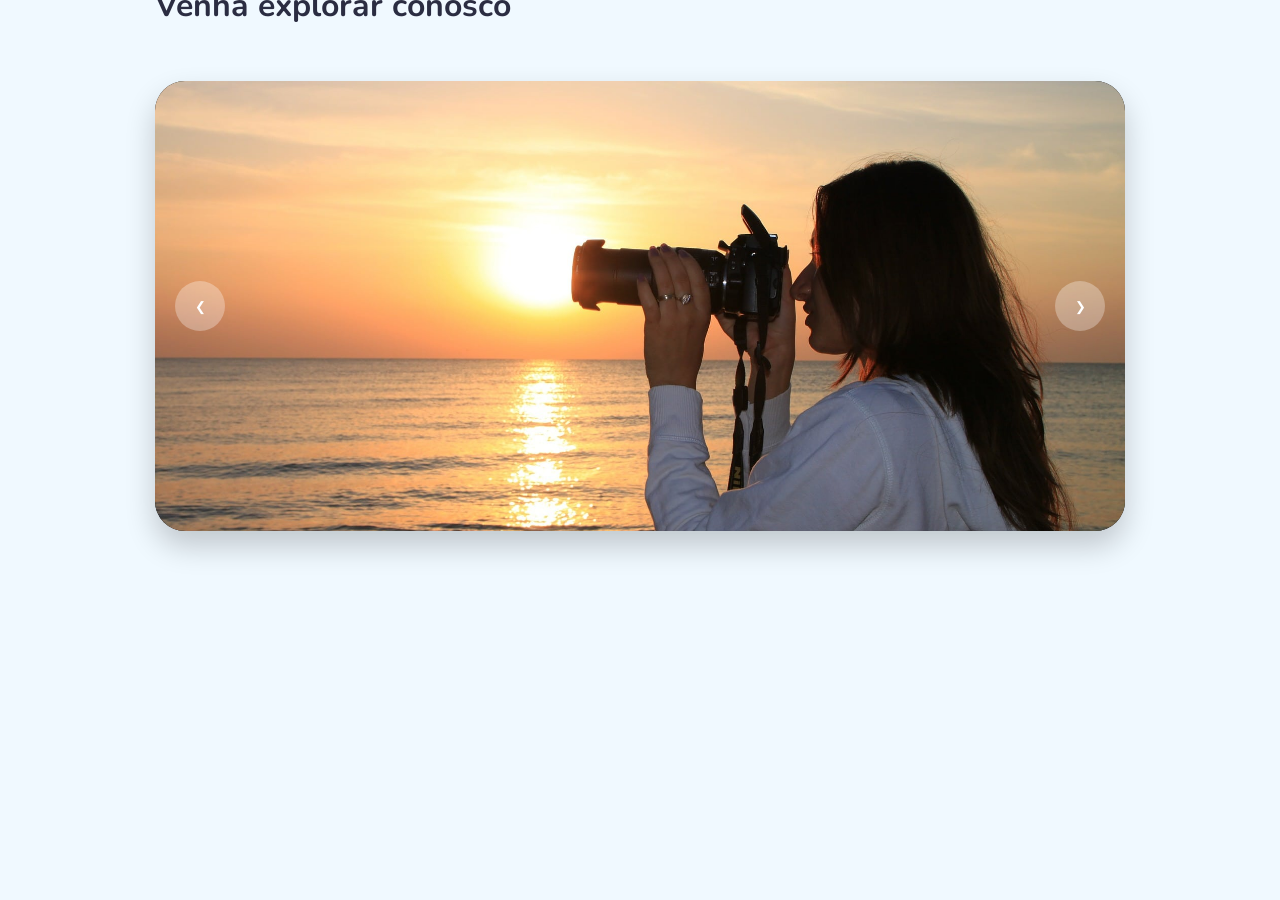
==== pages/Conhecendo_biblioteca.html @ 0f492422 "Add Conhecendo_biblioteca com carrossel para visualizar" ====
<!DOCTYPE html>
<html lang="pt-br">
<head>
    <meta charset="UTF-8">
    <meta name="viewport" content="width=device-width, initial-scale=1.0">
    <title>Conhecendo a Biblioteca</title>
    <link rel="icon" type="image/png" href="../img/icone.png">
    <link rel="stylesheet" href="../style/style.css">
    <link rel="stylesheet" href="https://cdnjs.cloudflare.com/ajax/libs/font-awesome/6.0.0/css/all.min.css">
    <link rel="stylesheet" href="Conhecendo_biblioteca.css">
</head>
<body class="page-biblioteca">

    <main class="container">
        <h1>Venha explorar conosco</h1>

        <section class="carousel-container">
            <div class="carousel">
                <div class="carousel-item active">
                    <img src="../img/conhecendo1.jpg" alt="Conhecendo 1">
                </div>
                <div class="carousel-item">
                    <img src="../img/conhecendo2.jpg" alt="Conhecendo 2">
                </div>
                <div class="carousel-item">
                    <img src="../img/conhecendo3.jpg" alt="Conhecendo 3">
                </div>
                <div class="carousel-item">
                    <img src="../img/conhecendo4.jpg" alt="Conhecendo 4">
                </div>

                <button class="prev" onclick="changeSlide(-1)" aria-label="Slide anterior">❮</button>
                <button class="next" onclick="changeSlide(1)" aria-label="Próximo slide">❯</button>
            </div>
        </section>
    </main>

    <script src="Conhecendo_biblioteca.js"></script>
</body>
</html>
---- style/style.css ----
@import url('https://fonts.googleapis.com/css2?family=Fredoka:wght@400;600&family=Nunito:wght@400;700&display=swap');

:root {
    --primaria: #4cc9f0;
    --secundaria: #4895ef;
    --detalhe: #f72585;
    --educativo: #7209b7;
    --fundo: #f0f9ff;
    --texto: #2b2d42;
}

* { margin: 0; padding: 0; box-sizing: border-box; }

body {
    background-color: var(--fundo);
    color: var(--texto);
    font-family: 'Nunito', sans-serif;
    line-height: 1.6;
    overflow-x: hidden;
}

header {
    background: linear-gradient(135deg, var(--primaria), var(--educativo));
    color: white;
    text-align: center;
    padding: 3rem 1rem;
    border-bottom: 8px solid var(--detalhe);
    border-radius: 0 0 40px 40px;
}

header h1 { font-family: 'Fredoka', sans-serif; font-size: 2.2rem; }

.container {
    max-width: 1000px;
    margin: -20px auto 50px;
    padding: 0 15px;
}

.bio-section {
    background: white;
    padding: 40px;
    border-radius: 30px;
    display: flex;
    gap: 30px;
    box-shadow: 0 10px 25px rgba(0,0,0,0.05);
}

.bio-photo-column { flex: 0 0 250px; text-align: center; }
.main-photo { 
    width: 250px; 
    height: 250px; 
    border-radius: 30% 70% 70% 30% / 30% 30% 70% 70%; 
    object-fit: cover; 
    border: 8px solid var(--primaria);
    transition: transform 0.4s ease, box-shadow 0.4s ease;
}

.main-photo:hover {
    transform: scale(1.03) rotate(3deg);
    box-shadow: 0 15px 35px rgba(76, 201, 240, 0.4);
}

.bio-text h2 { color: var(--educativo); font-family: 'Fredoka', sans-serif; font-size: 2rem; margin-bottom: 10px; }
.bio-details-box { background: var(--fundo); padding: 15px; border-radius: 15px; border-left: 5px solid var(--detalhe); margin-top: 20px; }

/* CARROSSEL */
.carousel-container { margin-top: 50px; }
.carousel { position: relative; height: 450px; border-radius: 30px; overflow: hidden; background: #000; box-shadow: 0 15px 30px rgba(0,0,0,0.2); }
.carousel-item { position: absolute; width: 100%; height: 100%; opacity: 0; transition: opacity 1.2s ease-in-out; }
.carousel-item.active { opacity: 1; }
.carousel-item img { width: 100%; height: 100%; object-fit: cover; }

.prev, .next { position: absolute; top: 50%; transform: translateY(-50%); background: rgba(255, 255, 255, 0.3); color: white; border: none; width: 50px; height: 50px; border-radius: 50%; cursor: pointer; z-index: 10; }
.prev { left: 20px; }
.next { right: 20px; }

/* MAPA */
.map-section { 
    margin-top: 50px; 
    display: flex; 
    flex-direction: column; 
    align-items: center; 
    width: 100%;
}

.btn-interactive {
    background: var(--detalhe);
    color: white;
    padding: 18px 35px;
    border-radius: 50px;
    border: none;
    font-family: 'Fredoka', sans-serif;
    font-size: 1.2rem;
    box-shadow: 0 6px 0 #b91d63;
    cursor: pointer;
}

#map-container { 
    width: 100%; 
    max-width: 800px; 
    margin: 30px auto 0 auto; 
    border-radius: 20px; 
    overflow: hidden; 
    box-shadow: 0 10px 20px rgba(0,0,0,0.1);
    display: block;
}

#map-container iframe {
    display: block;
    width: 100%; 
}

.hidden { display: none !important; }

footer { background: var(--texto); color: white; text-align: center; padding: 40px; margin-top: 60px; }

@media (max-width: 768px) {
    .bio-section { flex-direction: column; align-items: center; text-align: center; }
    .carousel { height: 300px; }
}
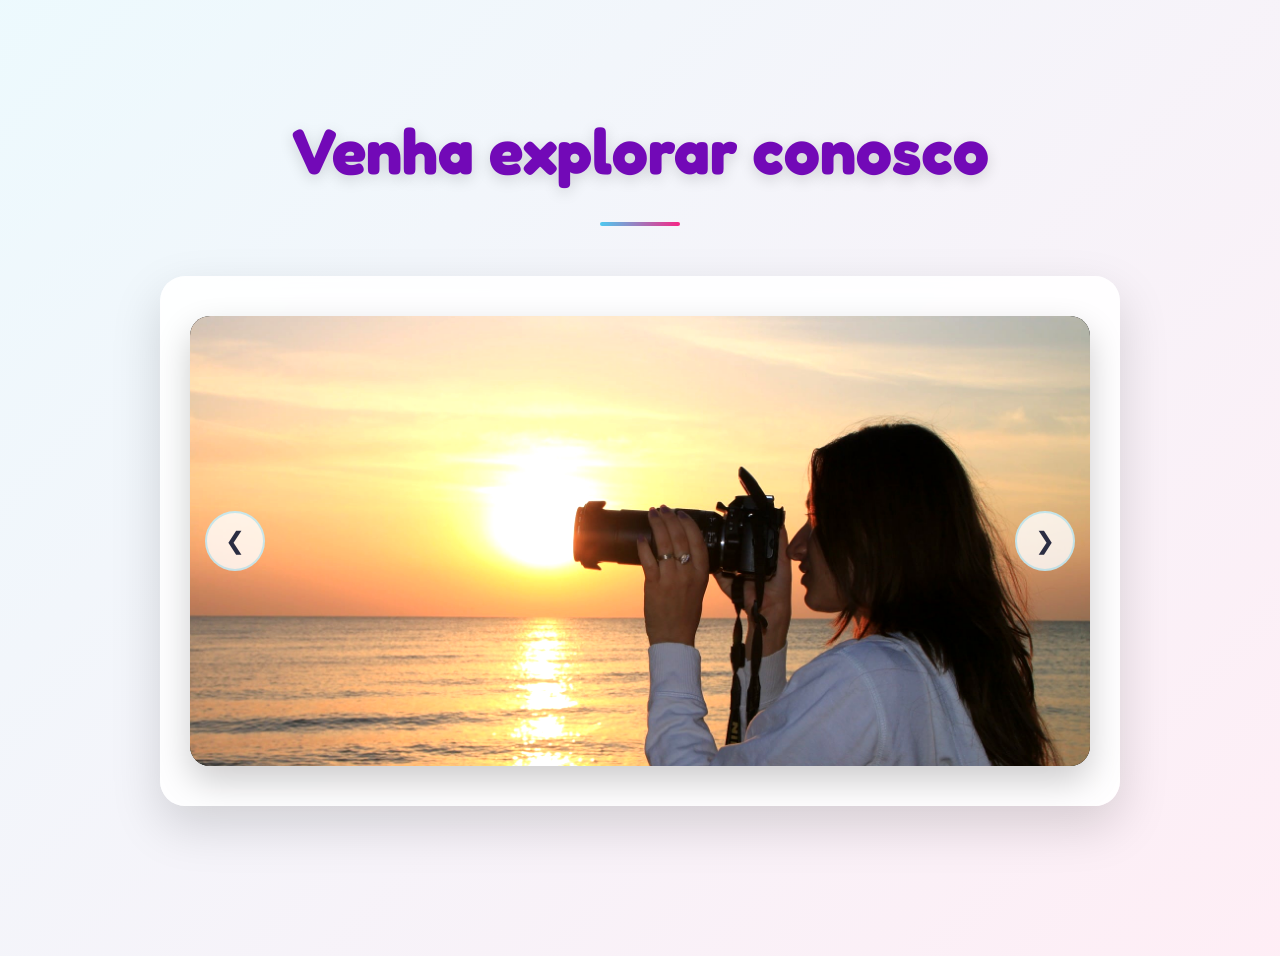
==== commit 1333ffd0: "add de menu com páginas funcionais" ====
--- a/pages/Conhecendo_biblioteca.html
+++ b/pages/Conhecendo_biblioteca.html
@@ -7,7 +7,7 @@
     <link rel="icon" type="image/png" href="../img/icone.png">
     <link rel="stylesheet" href="../style/style.css">
     <link rel="stylesheet" href="https://cdnjs.cloudflare.com/ajax/libs/font-awesome/6.0.0/css/all.min.css">
-    <link rel="stylesheet" href="Conhecendo_biblioteca.css">
+    <link rel="stylesheet" href="../style/Conhecendo_biblioteca.css">
 </head>
 <body class="page-biblioteca">
 
@@ -35,6 +35,6 @@
         </section>
     </main>
 
-    <script src="Conhecendo_biblioteca.js"></script>
+    <script src="../script/Conhecendo_biblioteca.js"></script>
 </body>
 </html>
--- a/style/style.css
+++ b/style/style.css
@@ -23,12 +23,47 @@
     background: linear-gradient(135deg, var(--primaria), var(--educativo));
     color: white;
     text-align: center;
-    padding: 3rem 1rem;
+    padding: 4rem 1rem 3rem; /* Ajustado para dar espaço ao menu fixo */
     border-bottom: 8px solid var(--detalhe);
     border-radius: 0 0 40px 40px;
+    margin-top: 70px; /* Espaço para o menu fixo */
 }
 
 header h1 { font-family: 'Fredoka', sans-serif; font-size: 2.2rem; }
+
+.top-menu {
+    position: fixed;
+    top: 0;
+    left: 0;
+    width: 100%;
+    background: rgba(76, 201, 240, 0.95);
+    backdrop-filter: blur(10px);
+    z-index: 1000;
+    padding: 15px 0;
+    box-shadow: 0 4px 10px rgba(0, 0, 0, 0.1);
+}
+
+.top-menu ul {
+    list-style: none;
+    display: flex;
+    justify-content: center;
+    gap: 30px;
+    margin: 0;
+}
+
+.top-menu li a {
+    color: white;
+    text-decoration: none;
+    font-weight: 600;
+    padding: 10px 20px;
+    border-radius: 25px;
+    transition: background 0.3s ease, transform 0.2s ease;
+}
+
+.top-menu li a:hover {
+    background: rgba(255, 255, 255, 0.2);
+    transform: translateY(-2px);
+}
 
 .container {
     max-width: 1000px;
@@ -114,6 +149,84 @@
 
 footer { background: var(--texto); color: white; text-align: center; padding: 40px; margin-top: 60px; }
 
+.contact-section {
+    background: white;
+    padding: 40px 20px;
+    margin: 40px auto;
+    border-radius: 20px;
+    box-shadow: 0 10px 25px rgba(0,0,0,0.05);
+    text-align: center;
+}
+
+.contact-section h2 {
+    color: var(--educativo);
+    font-family: 'Fredoka', sans-serif;
+    margin-bottom: 20px;
+}
+
+.genres-grid {
+    display: grid;
+    grid-template-columns: repeat(auto-fit, minmax(300px, 1fr));
+    gap: 20px;
+    margin-top: 30px;
+}
+
+.genre-card {
+    background: white;
+    padding: 20px;
+    border-radius: 15px;
+    box-shadow: 0 5px 15px rgba(0,0,0,0.1);
+    text-align: center;
+    cursor: pointer;
+    transition: transform 0.3s ease, box-shadow 0.3s ease;
+    border: 2px solid transparent;
+}
+
+.genre-card:hover {
+    transform: translateY(-5px);
+    box-shadow: 0 10px 25px rgba(0,0,0,0.15);
+    border-color: var(--primaria);
+}
+
+.genre-card.expanded {
+    border-color: var(--detalhe);
+    background: var(--fundo);
+}
+
+.genre-icon {
+    font-size: 3rem;
+    color: var(--primaria);
+    margin-bottom: 15px;
+}
+
+.genre-card h3 {
+    color: var(--educativo);
+    font-family: 'Fredoka', sans-serif;
+    margin-bottom: 10px;
+}
+
+.genre-card p {
+    color: var(--texto);
+    line-height: 1.5;
+}
+
+.genre-details {
+    display: none;
+    margin-top: 15px;
+    padding-top: 15px;
+    border-top: 1px solid var(--fundo);
+}
+
+.genre-details p {
+    margin-bottom: 8px;
+    font-size: 0.9rem;
+}
+
+.back-section {
+    text-align: center;
+    margin-top: 40px;
+}
+
 @media (max-width: 768px) {
     .bio-section { flex-direction: column; align-items: center; text-align: center; }
     .carousel { height: 300px; }
--- a/style/Conhecendo_biblioteca.css
+++ b/style/Conhecendo_biblioteca.css
@@ -0,0 +1,147 @@
+
+/* Estilização específica desta página */
+.page-biblioteca {
+    background: linear-gradient(135deg, rgba(76, 201, 240, 0.1), rgba(247, 37, 133, 0.08));
+    min-height: 100vh;
+    padding: 100px 0 150px;
+}
+
+.page-biblioteca main {
+    max-width: 1000px;
+    margin: 0 auto;
+    padding: 0 20px;
+}
+
+.page-biblioteca h1 {
+    text-align: center;
+    margin-bottom: 40px;
+    font-family: 'Fredoka', sans-serif;
+    font-size: clamp(2.5rem, 5vw, 4rem);
+    color: var(--educativo);
+    text-shadow: 0 4px 15px rgba(0, 0, 0, 0.15);
+    position: relative;
+}
+
+.page-biblioteca h1::after {
+    content: '';
+    display: block;
+    width: 80px;
+    height: 4px;
+    background: linear-gradient(90deg, var(--primaria), var(--detalhe));
+    margin: 20px auto 0;
+    border-radius: 2px;
+}
+
+/* Carrossel aprimorado */
+.page-biblioteca .carousel-container {
+    position: relative;
+    padding: 40px 25px;
+    background: rgba(255, 255, 255, 0.9);
+    border-radius: 25px;
+    box-shadow: 0 20px 50px rgba(0, 0, 0, 0.15);
+    backdrop-filter: blur(10px);
+    overflow: hidden;
+}
+
+.page-biblioteca .carousel {
+    max-width: 900px;
+    margin: 0 auto;
+    border-radius: 20px;
+    overflow: hidden;
+    position: relative;
+    box-shadow: 0 15px 35px rgba(0, 0, 0, 0.2);
+}
+
+.page-biblioteca .carousel-item img {
+    width: 100%;
+    height: 500px;
+    object-fit: cover;
+    transition: transform 0.6s ease, filter 0.4s ease;
+}
+
+.page-biblioteca .carousel-item.active img {
+    transform: scale(1.05);
+    filter: brightness(1.1) contrast(1.05);
+}
+
+/* Botões do carrossel */
+.page-biblioteca .prev,
+.page-biblioteca .next {
+    position: absolute;
+    top: 50%;
+    transform: translateY(-50%);
+    background: rgba(255, 255, 255, 0.8);
+    color: var(--texto);
+    border: 2px solid rgba(76, 201, 240, 0.3);
+    width: 60px;
+    height: 60px;
+    border-radius: 50%;
+    cursor: pointer;
+    z-index: 10;
+    transition: all 0.3s ease;
+    font-size: 1.5rem;
+    display: flex;
+    align-items: center;
+    justify-content: center;
+}
+
+.page-biblioteca .prev:hover,
+.page-biblioteca .next:hover {
+    background: var(--primaria);
+    color: white;
+    transform: translateY(-50%) scale(1.1);
+    box-shadow: 0 8px 20px rgba(76, 201, 240, 0.4);
+}
+
+.page-biblioteca .prev {
+    left: 15px;
+}
+
+.page-biblioteca .next {
+    right: 15px;
+}
+
+/* Indicadores do carrossel */
+.page-biblioteca .carousel-indicators {
+    position: absolute;
+    bottom: 20px;
+    left: 50%;
+    transform: translateX(-50%);
+    display: flex;
+    gap: 10px;
+}
+
+.page-biblioteca .indicator {
+    width: 12px;
+    height: 12px;
+    border-radius: 50%;
+    background: rgba(255, 255, 255, 0.5);
+    cursor: pointer;
+    transition: background 0.3s ease;
+}
+
+.page-biblioteca .indicator.active {
+    background: var(--detalhe);
+}
+
+/* Responsividade */
+@media (max-width: 768px) {
+    .page-biblioteca {
+        padding: 80px 0 120px;
+    }
+
+    .page-biblioteca .carousel-container {
+        padding: 25px 15px;
+    }
+
+    .page-biblioteca .carousel-item img {
+        height: 350px;
+    }
+
+    .page-biblioteca .prev,
+    .page-biblioteca .next {
+        width: 50px;
+        height: 50px;
+        font-size: 1.2rem;
+    }
+}
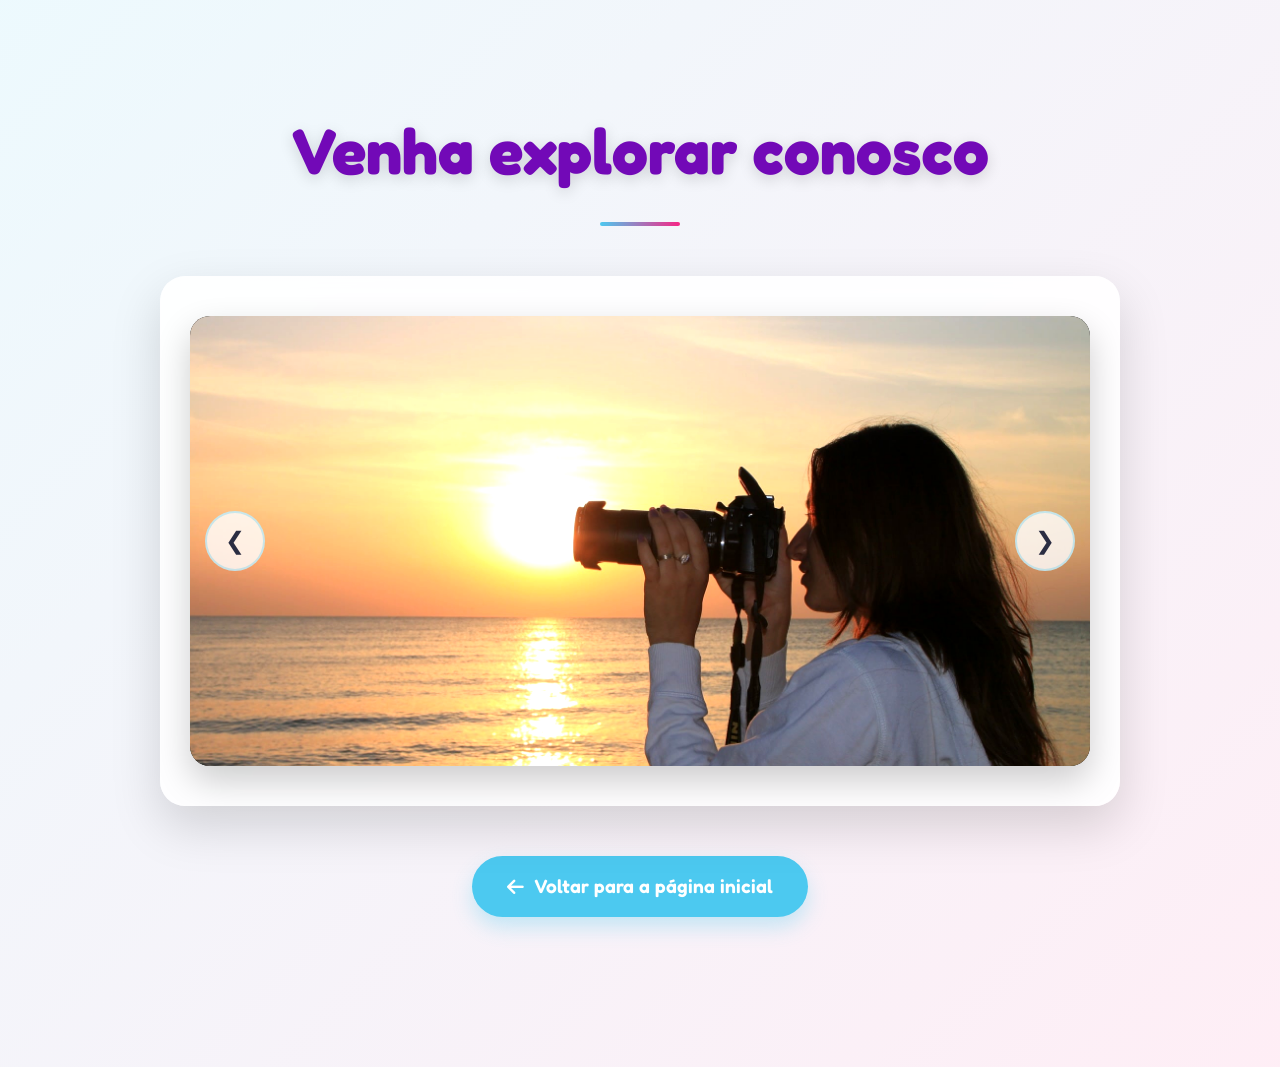
==== commit 10eff63f: "add botão para voltar ao inicio na tela de conhecer biblioteca" ====
--- a/pages/Conhecendo_biblioteca.html
+++ b/pages/Conhecendo_biblioteca.html
@@ -33,8 +33,14 @@
                 <button class="next" onclick="changeSlide(1)" aria-label="Próximo slide">❯</button>
             </div>
         </section>
+
+        <section class="back-section">
+            <a href="../index.html" class="btn-interactive" style="text-decoration: none;">
+                <i class="fas fa-arrow-left"></i> Voltar para a página inicial
+            </a>
+        </section>
     </main>
 
     <script src="../script/Conhecendo_biblioteca.js"></script>
 </body>
-</html>
+</html>
--- a/style/Conhecendo_biblioteca.css
+++ b/style/Conhecendo_biblioteca.css
@@ -1,4 +1,3 @@
-
 /* Estilização específica desta página */
 .page-biblioteca {
     background: linear-gradient(135deg, rgba(76, 201, 240, 0.1), rgba(247, 37, 133, 0.08));
@@ -101,27 +100,37 @@
     right: 15px;
 }
 
-/* Indicadores do carrossel */
-.page-biblioteca .carousel-indicators {
-    position: absolute;
-    bottom: 20px;
-    left: 50%;
-    transform: translateX(-50%);
-    display: flex;
-    gap: 10px;
+/* Seção do botão de voltar */
+.back-section {
+    text-align: center;
+    margin-top: 50px;
 }
 
-.page-biblioteca .indicator {
-    width: 12px;
-    height: 12px;
-    border-radius: 50%;
-    background: rgba(255, 255, 255, 0.5);
-    cursor: pointer;
-    transition: background 0.3s ease;
+.btn-interactive {
+    display: inline-flex;
+    align-items: center;
+    gap: 10px;
+    padding: 15px 35px;
+    background: var(--primaria);
+    color: white;
+    border-radius: 50px;
+    font-weight: 600;
+    transition: all 0.3s cubic-bezier(0.175, 0.885, 0.32, 1.275);
+    box-shadow: 0 10px 20px rgba(76, 201, 240, 0.3);
 }
 
-.page-biblioteca .indicator.active {
+.btn-interactive:hover {
     background: var(--detalhe);
+    transform: translateY(-3px) scale(1.05);
+    box-shadow: 0 15px 30px rgba(247, 37, 133, 0.4);
+}
+
+.btn-interactive i {
+    transition: transform 0.3s ease;
+}
+
+.btn-interactive:hover i {
+    transform: translateX(-5px);
 }
 
 /* Responsividade */
@@ -144,4 +153,4 @@
         height: 50px;
         font-size: 1.2rem;
     }
-}
+}
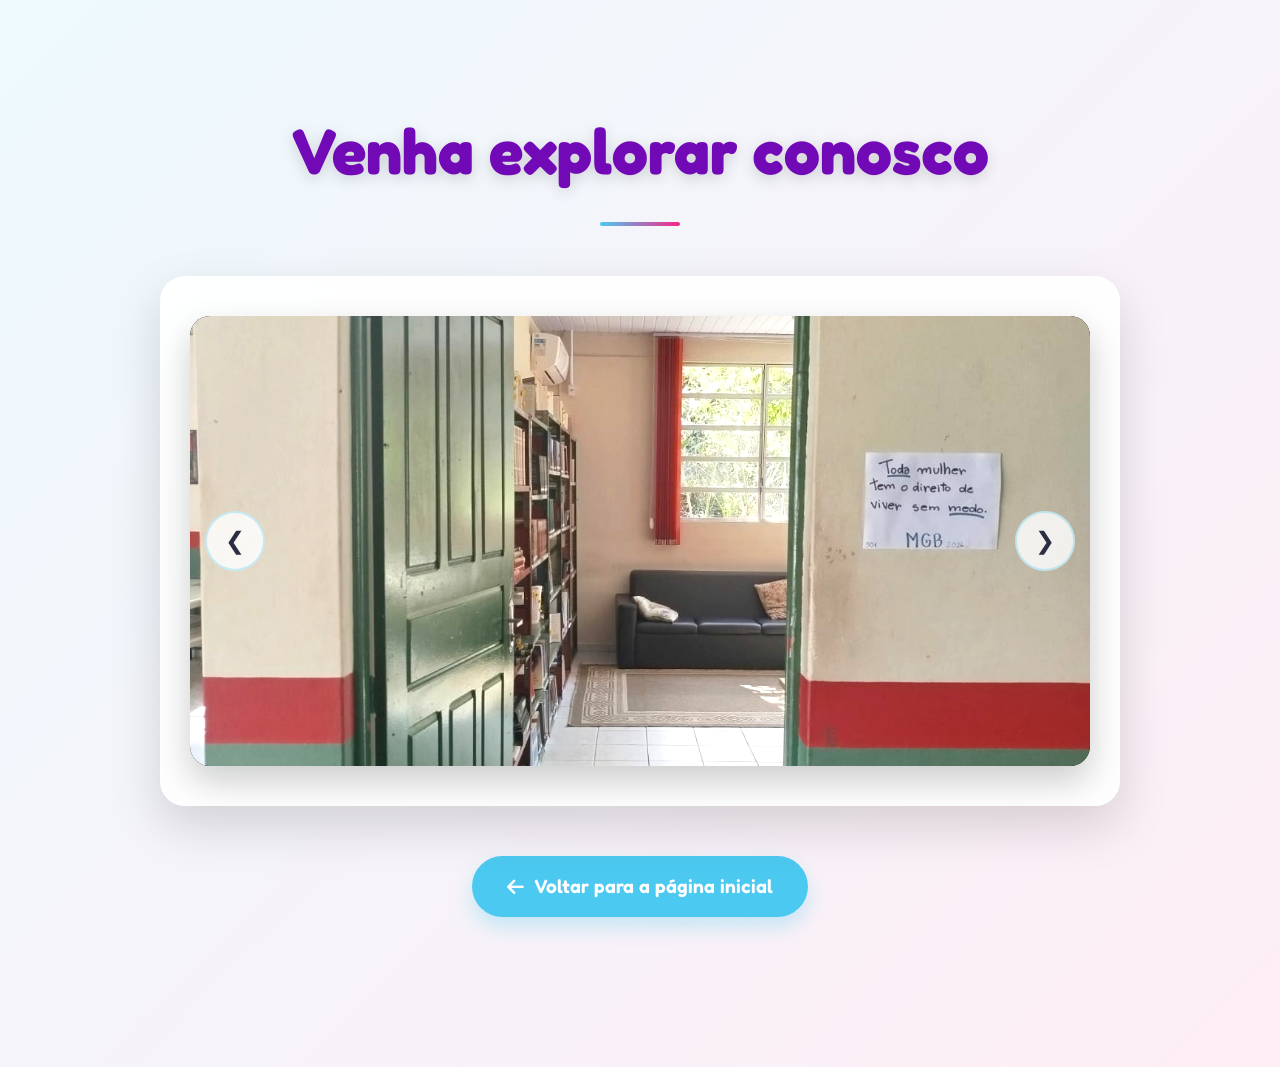
==== commit 4a880e61: "adição de imagens e correção para mobile" ====
--- a/pages/Conhecendo_biblioteca.html
+++ b/pages/Conhecendo_biblioteca.html
@@ -17,16 +17,16 @@
         <section class="carousel-container">
             <div class="carousel">
                 <div class="carousel-item active">
-                    <img src="../img/conhecendo1.jpg" alt="Conhecendo 1">
+                    <img src="../img/conhecendo1.jpeg" alt="Conhecendo 1">
                 </div>
                 <div class="carousel-item">
-                    <img src="../img/conhecendo2.jpg" alt="Conhecendo 2">
+                    <img src="../img/Conhecendo2.jpeg" alt="Conhecendo 2">
                 </div>
                 <div class="carousel-item">
-                    <img src="../img/conhecendo3.jpg" alt="Conhecendo 3">
+                    <img src="../img/conhecendo3.jpeg" alt="Conhecendo 3">
                 </div>
                 <div class="carousel-item">
-                    <img src="../img/conhecendo4.jpg" alt="Conhecendo 4">
+                    <img src="../img/conhecendo4.jpeg" alt="Conhecendo 4">
                 </div>
 
                 <button class="prev" onclick="changeSlide(-1)" aria-label="Slide anterior">❮</button>
--- a/style/style.css
+++ b/style/style.css
@@ -23,14 +23,15 @@
     background: linear-gradient(135deg, var(--primaria), var(--educativo));
     color: white;
     text-align: center;
-    padding: 4rem 1rem 3rem; /* Ajustado para dar espaço ao menu fixo */
+    padding: 4rem 1rem 3rem;
     border-bottom: 8px solid var(--detalhe);
     border-radius: 0 0 40px 40px;
-    margin-top: 70px; /* Espaço para o menu fixo */
+    margin-top: 70px;
 }
 
 header h1 { font-family: 'Fredoka', sans-serif; font-size: 2.2rem; }
 
+/* MENU SUPERIOR ESTRUTURA PRINCIPAL */
 .top-menu {
     position: fixed;
     top: 0;
@@ -39,25 +40,33 @@
     background: rgba(76, 201, 240, 0.95);
     backdrop-filter: blur(10px);
     z-index: 1000;
-    padding: 15px 0;
+    padding: 10px 0;
     box-shadow: 0 4px 10px rgba(0, 0, 0, 0.1);
+    display: flex;
+    align-items: center;
+    min-height: 60px;
 }
 
 .top-menu ul {
     list-style: none;
     display: flex;
     justify-content: center;
-    gap: 30px;
-    margin: 0;
+    align-items: center;
+    gap: 20px;
+    margin: 0 auto;
+    width: 100%;
+    padding: 0 10px;
 }
 
 .top-menu li a {
     color: white;
     text-decoration: none;
     font-weight: 600;
-    padding: 10px 20px;
+    padding: 8px 15px;
     border-radius: 25px;
     transition: background 0.3s ease, transform 0.2s ease;
+    white-space: nowrap; /* Impede a quebra de linha que estava entortando o menu */
+    display: block;
 }
 
 .top-menu li a:hover {
@@ -227,7 +236,35 @@
     margin-top: 40px;
 }
 
+/* --- AJUSTE MOBILE CORRIGIDO --- */
 @media (max-width: 768px) {
+    .top-menu {
+        padding: 5px 0;
+    }
+
+    .top-menu ul {
+        gap: 5px; /* Espaço reduzido para caber tudo */
+        padding: 0 5px;
+        overflow-x: auto; /* Se ainda for muito grande, ele desliza pro lado */
+        justify-content: space-evenly; /* Distribui os itens igualmente */
+        flex-wrap: nowrap; /* PROIBE quebrar linha */
+        -webkit-overflow-scrolling: touch;
+    }
+
+    .top-menu ul::-webkit-scrollbar {
+        display: none;
+    }
+
+    .top-menu li a {
+        padding: 8px 10px;
+        font-size: 0.85rem; /* Fonte levemente menor para mobile */
+    }
+
+    header {
+        margin-top: 60px;
+        padding: 2.5rem 1rem 2rem;
+    }
+
     .bio-section { flex-direction: column; align-items: center; text-align: center; }
     .carousel { height: 300px; }
 }
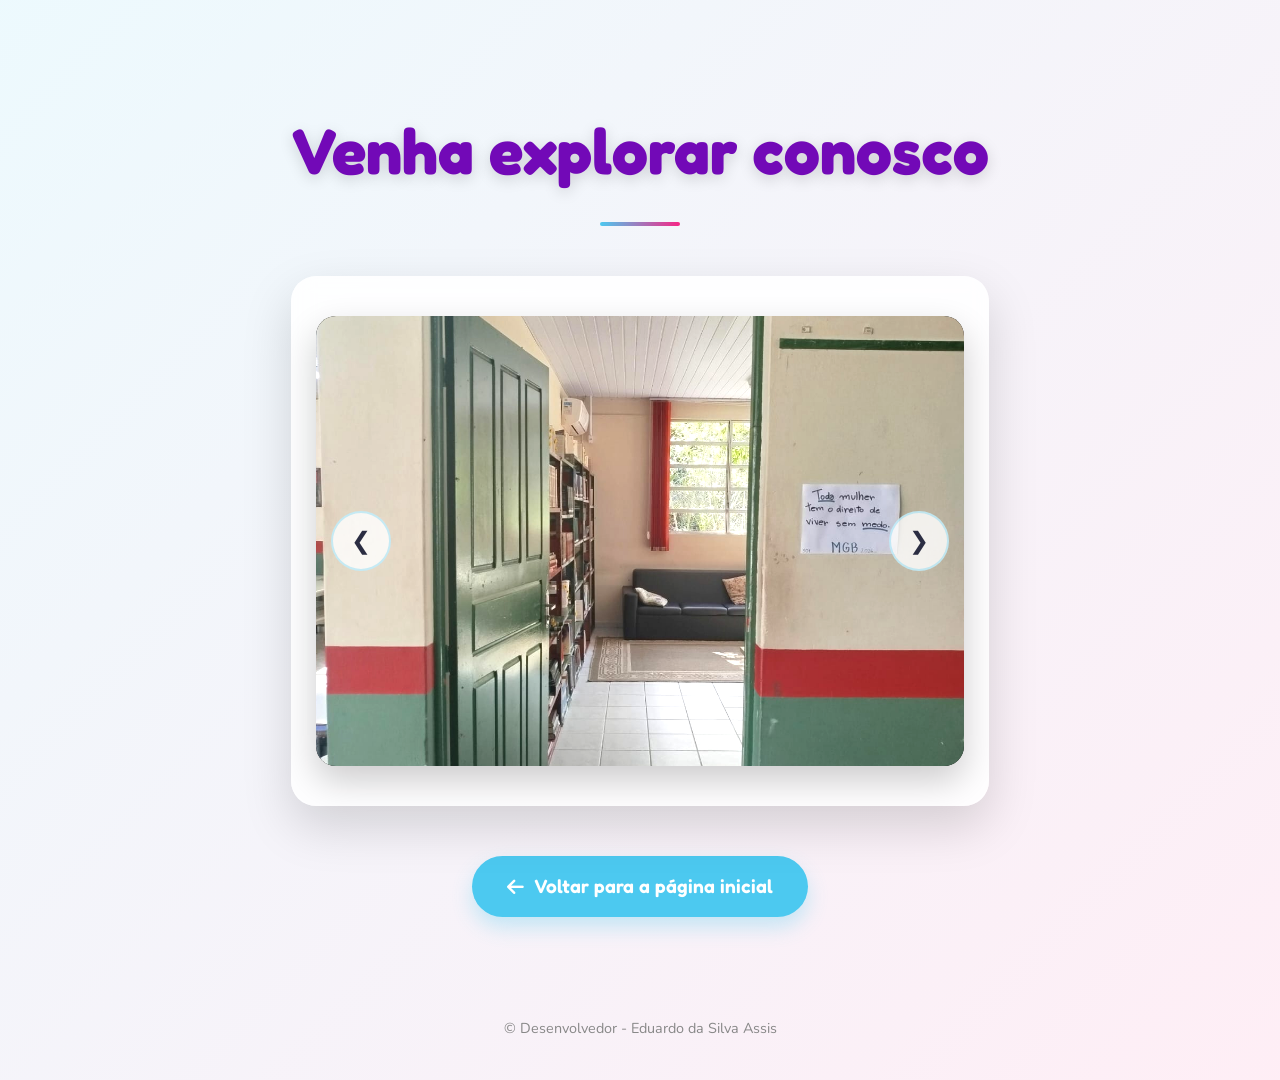
==== commit 4f35f02e: "Ajusta footer na página Conhecendo_biblioteca e arrumar texto inicial" ====
--- a/pages/Conhecendo_biblioteca.html
+++ b/pages/Conhecendo_biblioteca.html
@@ -41,6 +41,10 @@
         </section>
     </main>
 
+    <footer>
+        <p>© Desenvolvedor - Eduardo da Silva Assis</p>
+    </footer>
+
     <script src="../script/Conhecendo_biblioteca.js"></script>
 </body>
 </html>
--- a/style/Conhecendo_biblioteca.css
+++ b/style/Conhecendo_biblioteca.css
@@ -2,10 +2,13 @@
 .page-biblioteca {
     background: linear-gradient(135deg, rgba(76, 201, 240, 0.1), rgba(247, 37, 133, 0.08));
     min-height: 100vh;
-    padding: 100px 0 150px;
+    display: flex;
+    flex-direction: column;
+    padding: 100px 0 0;
 }
 
 .page-biblioteca main {
+    flex: 1;
     max-width: 1000px;
     margin: 0 auto;
     padding: 0 20px;
@@ -133,6 +136,14 @@
     transform: translateX(-5px);
 }
 
+footer {
+    text-align: center;
+    padding: 40px;
+    font-size: 0.9rem;
+    color: #888;
+    background-color: transparent;
+}
+
 /* Responsividade */
 @media (max-width: 768px) {
     .page-biblioteca {
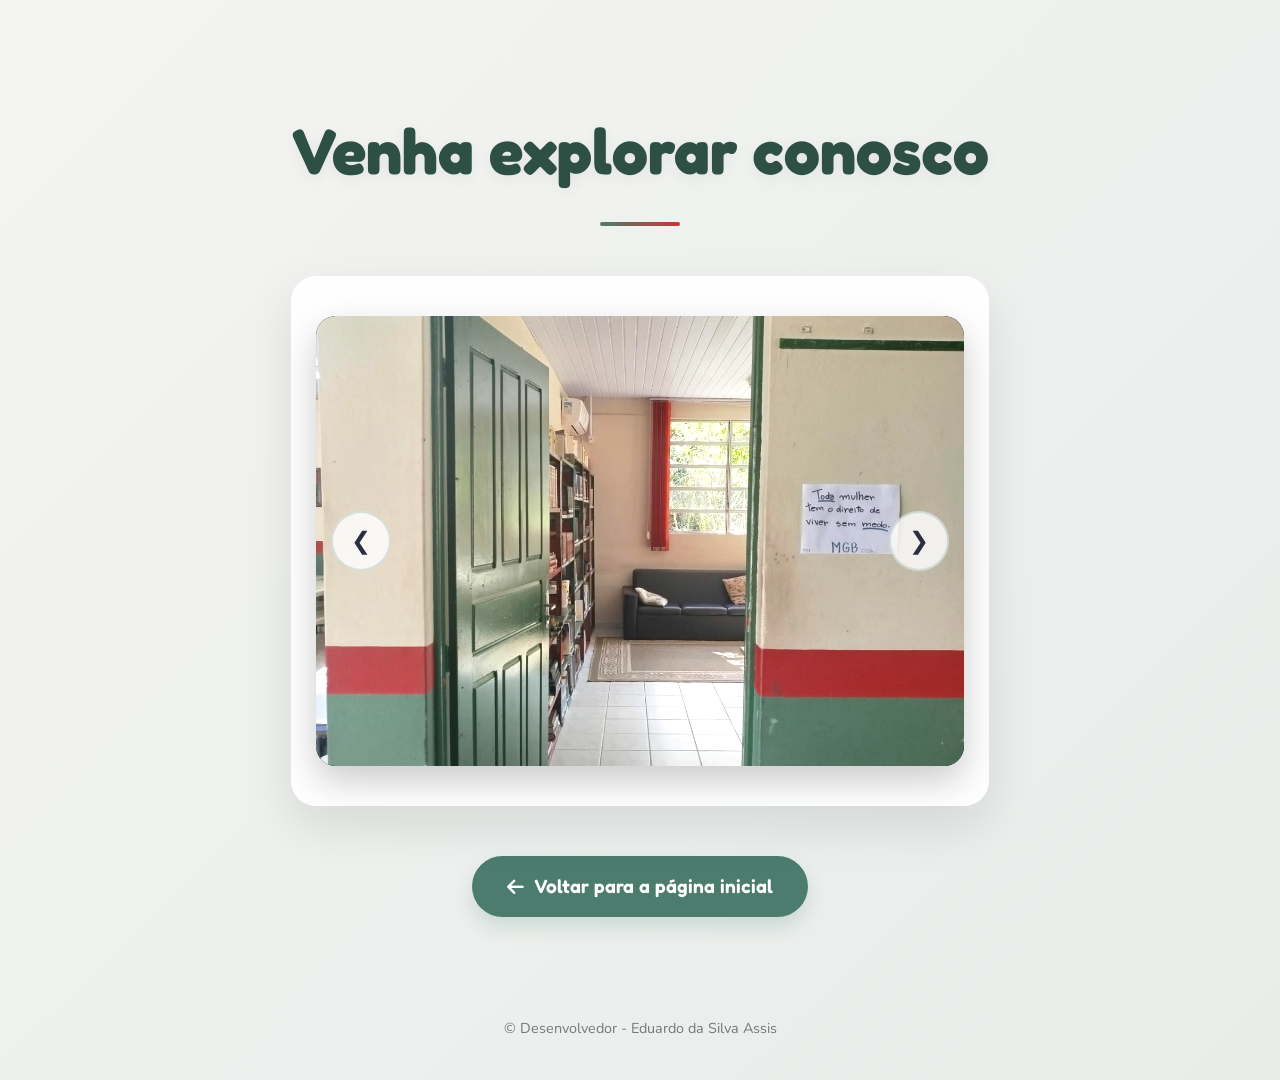
==== commit d2415916: "otimização das imagens" ====
--- a/pages/Conhecendo_biblioteca.html
+++ b/pages/Conhecendo_biblioteca.html
@@ -17,16 +17,16 @@
         <section class="carousel-container">
             <div class="carousel">
                 <div class="carousel-item active">
-                    <img src="../img/conhecendo1.jpeg" alt="Conhecendo 1">
+                    <img src="../img/conhecendo1.jpeg" alt="Conhecendo 1" width="1000" height="450" decoding="async">
                 </div>
                 <div class="carousel-item">
-                    <img src="../img/Conhecendo2.jpeg" alt="Conhecendo 2">
+                    <img src="../img/Conhecendo2.jpeg" alt="Conhecendo 2" width="1000" height="450" loading="lazy" decoding="async">
                 </div>
                 <div class="carousel-item">
-                    <img src="../img/conhecendo3.jpeg" alt="Conhecendo 3">
+                    <img src="../img/conhecendo3.jpeg" alt="Conhecendo 3" width="1000" height="450" loading="lazy" decoding="async">
                 </div>
                 <div class="carousel-item">
-                    <img src="../img/conhecendo4.jpeg" alt="Conhecendo 4">
+                    <img src="../img/conhecendo4.jpeg" alt="Conhecendo 4" width="1000" height="450" loading="lazy" decoding="async">
                 </div>
 
                 <button class="prev" onclick="changeSlide(-1)" aria-label="Slide anterior">❮</button>
--- a/style/style.css
+++ b/style/style.css
@@ -1,12 +1,13 @@
 @import url('https://fonts.googleapis.com/css2?family=Fredoka:wght@400;600&family=Nunito:wght@400;700&display=swap');
 
+/* CORES ATUALIZADAS COM BASE NA FOTO DA ESCOLA */
 :root {
-    --primaria: #4cc9f0;
-    --secundaria: #4895ef;
-    --detalhe: #f72585;
-    --educativo: #7209b7;
-    --fundo: #f0f9ff;
-    --texto: #2b2d42;
+    --primaria: #4c7c6d;    /* Verde Musgo da base da parede */
+    --secundaria: #c83737;  /* Vermelho da faixa central */
+    --detalhe: #c83737;     /* Usando o vermelho para detalhes e bordas */
+    --educativo: #2d4f44;   /* Um verde mais escuro para contrastar textos */
+    --fundo: #f4f4f2;       /* Branco/Gelo da parte superior da parede */
+    --texto: #2b2d42;       /* Mantido escuro para leitura */
 }
 
 * { margin: 0; padding: 0; box-sizing: border-box; }
@@ -37,7 +38,7 @@
     top: 0;
     left: 0;
     width: 100%;
-    background: rgba(76, 201, 240, 0.95);
+    background: rgba(76, 124, 109, 0.95); /* Versão semi-transparente do Verde */
     backdrop-filter: blur(10px);
     z-index: 1000;
     padding: 10px 0;
@@ -65,7 +66,7 @@
     padding: 8px 15px;
     border-radius: 25px;
     transition: background 0.3s ease, transform 0.2s ease;
-    white-space: nowrap; /* Impede a quebra de linha que estava entortando o menu */
+    white-space: nowrap; 
     display: block;
 }
 
@@ -101,7 +102,7 @@
 
 .main-photo:hover {
     transform: scale(1.03) rotate(3deg);
-    box-shadow: 0 15px 35px rgba(76, 201, 240, 0.4);
+    box-shadow: 0 15px 35px rgba(76, 124, 109, 0.4);
 }
 
 .bio-text h2 { color: var(--educativo); font-family: 'Fredoka', sans-serif; font-size: 2rem; margin-bottom: 10px; }
@@ -110,8 +111,8 @@
 /* CARROSSEL */
 .carousel-container { margin-top: 50px; }
 .carousel { position: relative; height: 450px; border-radius: 30px; overflow: hidden; background: #000; box-shadow: 0 15px 30px rgba(0,0,0,0.2); }
-.carousel-item { position: absolute; width: 100%; height: 100%; opacity: 0; transition: opacity 1.2s ease-in-out; }
-.carousel-item.active { opacity: 1; }
+.carousel-item { position: absolute; width: 100%; height: 100%; opacity: 0; transition: opacity 0.6s ease-in-out; z-index: 0; }
+.carousel-item.active { opacity: 1; z-index: 1; }
 .carousel-item img { width: 100%; height: 100%; object-fit: cover; }
 
 .prev, .next { position: absolute; top: 50%; transform: translateY(-50%); background: rgba(255, 255, 255, 0.3); color: white; border: none; width: 50px; height: 50px; border-radius: 50%; cursor: pointer; z-index: 10; }
@@ -135,7 +136,7 @@
     border: none;
     font-family: 'Fredoka', sans-serif;
     font-size: 1.2rem;
-    box-shadow: 0 6px 0 #b91d63;
+    box-shadow: 0 6px 0 #8c2626; /* Sombra do botão em vermelho escuro */
     cursor: pointer;
 }
 
@@ -243,11 +244,11 @@
     }
 
     .top-menu ul {
-        gap: 5px; /* Espaço reduzido para caber tudo */
+        gap: 5px; 
         padding: 0 5px;
-        overflow-x: auto; /* Se ainda for muito grande, ele desliza pro lado */
-        justify-content: space-evenly; /* Distribui os itens igualmente */
-        flex-wrap: nowrap; /* PROIBE quebrar linha */
+        overflow-x: auto; 
+        justify-content: space-evenly; 
+        flex-wrap: nowrap; 
         -webkit-overflow-scrolling: touch;
     }
 
@@ -257,7 +258,7 @@
 
     .top-menu li a {
         padding: 8px 10px;
-        font-size: 0.85rem; /* Fonte levemente menor para mobile */
+        font-size: 0.85rem; 
     }
 
     header {
--- a/style/Conhecendo_biblioteca.css
+++ b/style/Conhecendo_biblioteca.css
@@ -1,6 +1,7 @@
 /* Estilização específica desta página */
 .page-biblioteca {
-    background: linear-gradient(135deg, rgba(76, 201, 240, 0.1), rgba(247, 37, 133, 0.08));
+    /* Gradiente suave usando o tom gelo da parede */
+    background: linear-gradient(135deg, #f4f4f2, #e8edea);
     min-height: 100vh;
     display: flex;
     flex-direction: column;
@@ -19,8 +20,8 @@
     margin-bottom: 40px;
     font-family: 'Fredoka', sans-serif;
     font-size: clamp(2.5rem, 5vw, 4rem);
-    color: var(--educativo);
-    text-shadow: 0 4px 15px rgba(0, 0, 0, 0.15);
+    color: var(--educativo); /* Verde escuro da escola */
+    text-shadow: 0 4px 15px rgba(0, 0, 0, 0.05);
     position: relative;
 }
 
@@ -29,6 +30,7 @@
     display: block;
     width: 80px;
     height: 4px;
+    /* Linha decorativa com as cores da escola */
     background: linear-gradient(90deg, var(--primaria), var(--detalhe));
     margin: 20px auto 0;
     border-radius: 2px;
@@ -40,7 +42,7 @@
     padding: 40px 25px;
     background: rgba(255, 255, 255, 0.9);
     border-radius: 25px;
-    box-shadow: 0 20px 50px rgba(0, 0, 0, 0.15);
+    box-shadow: 0 20px 50px rgba(0, 0, 0, 0.1);
     backdrop-filter: blur(10px);
     overflow: hidden;
 }
@@ -74,7 +76,7 @@
     transform: translateY(-50%);
     background: rgba(255, 255, 255, 0.8);
     color: var(--texto);
-    border: 2px solid rgba(76, 201, 240, 0.3);
+    border: 2px solid rgba(76, 124, 109, 0.2); /* Borda em Verde Musgo suave */
     width: 60px;
     height: 60px;
     border-radius: 50%;
@@ -89,10 +91,10 @@
 
 .page-biblioteca .prev:hover,
 .page-biblioteca .next:hover {
-    background: var(--primaria);
+    background: var(--primaria); /* Fica Verde Musgo no hover */
     color: white;
     transform: translateY(-50%) scale(1.1);
-    box-shadow: 0 8px 20px rgba(76, 201, 240, 0.4);
+    box-shadow: 0 8px 20px rgba(76, 124, 109, 0.3);
 }
 
 .page-biblioteca .prev {
@@ -114,18 +116,19 @@
     align-items: center;
     gap: 10px;
     padding: 15px 35px;
-    background: var(--primaria);
+    background: var(--primaria); /* Verde Musgo */
     color: white;
     border-radius: 50px;
     font-weight: 600;
     transition: all 0.3s cubic-bezier(0.175, 0.885, 0.32, 1.275);
-    box-shadow: 0 10px 20px rgba(76, 201, 240, 0.3);
+    box-shadow: 0 10px 20px rgba(76, 124, 109, 0.2);
+    border: none;
 }
 
 .btn-interactive:hover {
-    background: var(--detalhe);
+    background: var(--detalhe); /* Vermelho no hover */
     transform: translateY(-3px) scale(1.05);
-    box-shadow: 0 15px 30px rgba(247, 37, 133, 0.4);
+    box-shadow: 0 15px 30px rgba(200, 55, 55, 0.3);
 }
 
 .btn-interactive i {
@@ -140,7 +143,7 @@
     text-align: center;
     padding: 40px;
     font-size: 0.9rem;
-    color: #888;
+    color: #777;
     background-color: transparent;
 }
 
